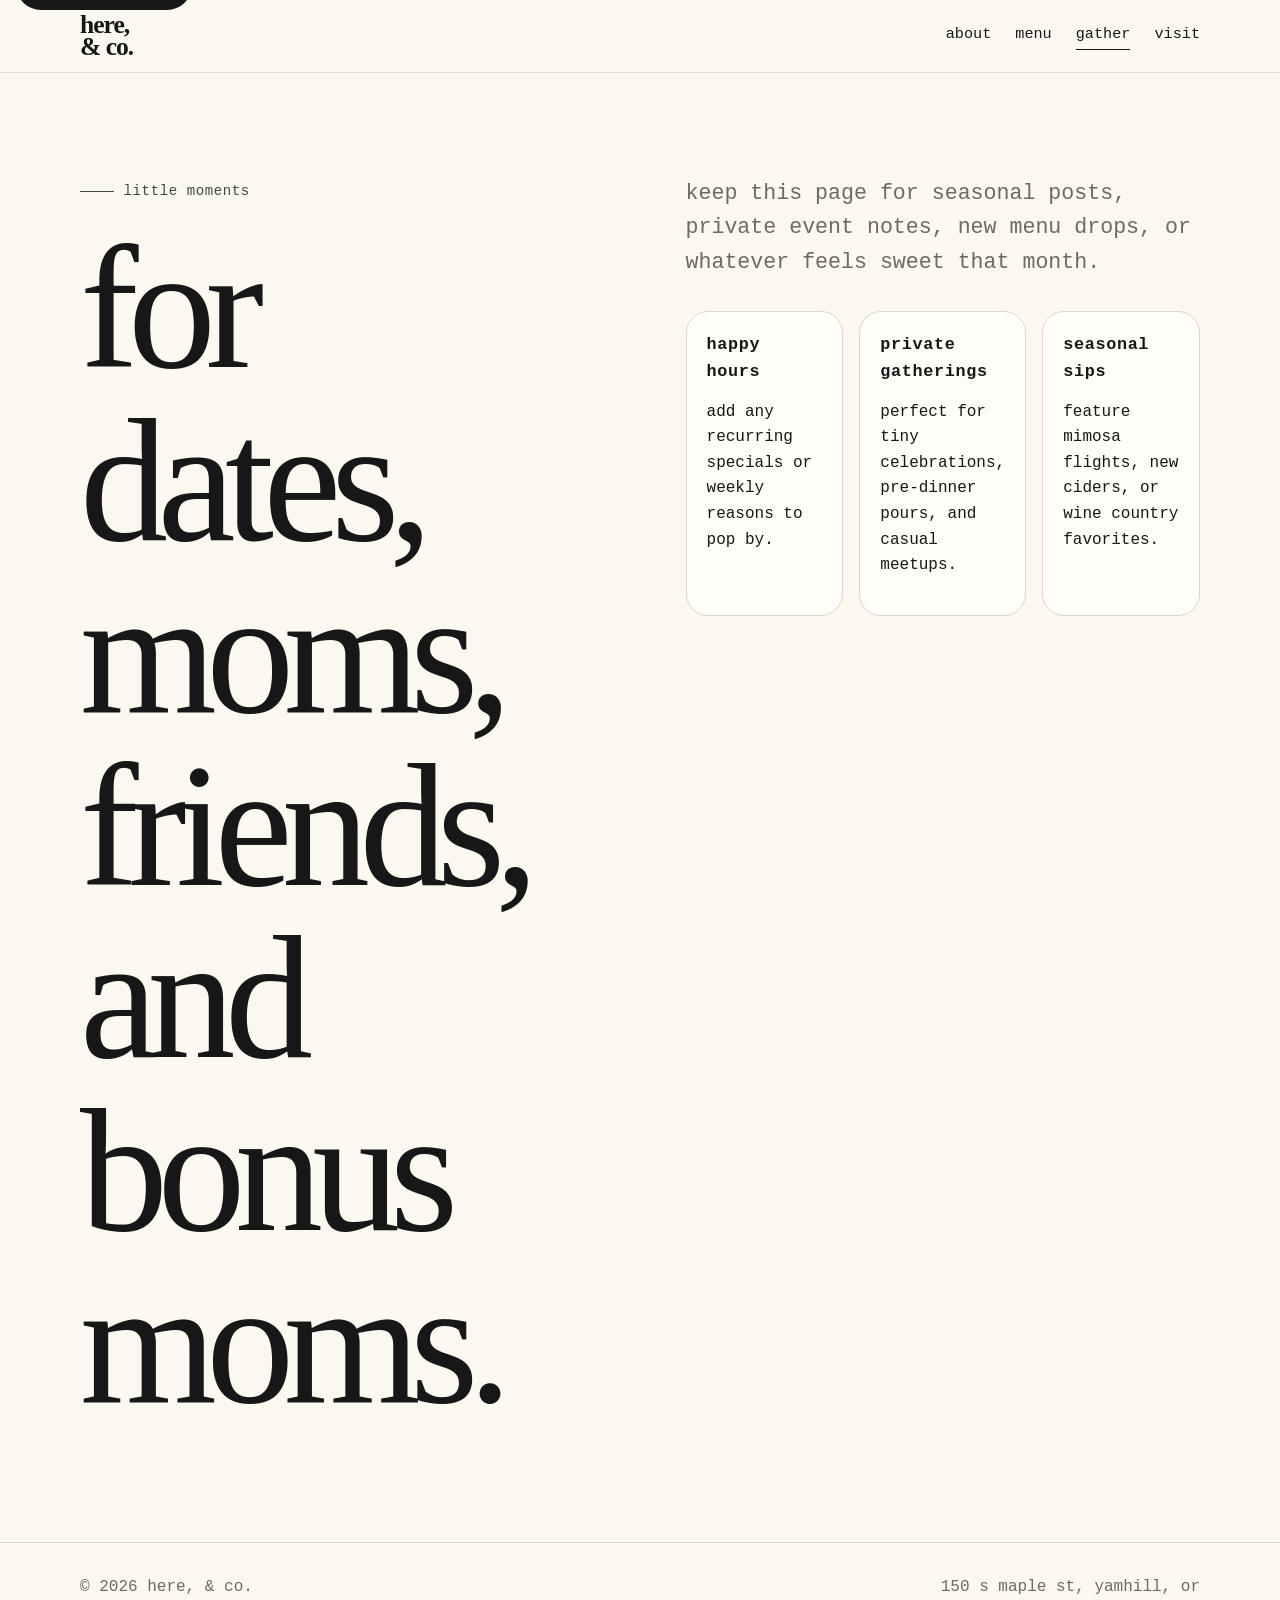
==== gather.html @ b81b14ff "initial website" ====
<!doctype html>
<html lang="en">
<head><meta charset="utf-8" /><meta name="viewport" content="width=device-width, initial-scale=1" /><meta name="description" content="gatherings and seasonal notes at here, & co." /><title>here, & co. | gather</title><link rel="stylesheet" href="css/styles.css" /><script src="js/main.js" defer></script></head>
<body>
  <a class="skip-link" href="#main">skip to content</a>
  <header class="site-header"><nav class="nav" aria-label="main navigation"><a class="brand logo-text" href="index.html" aria-label="here, and co. home"><span>here,</span><span>&amp; co.</span></a><button class="menu-button" type="button" aria-expanded="false" aria-controls="nav-links">menu</button><div class="nav-links" id="nav-links"><a href="about.html">about</a><a href="menu.html">menu</a><a href="gather.html" aria-current="page">gather</a><a href="visit.html">visit</a></div></nav></header>
  <main id="main"><section><div class="container split"><div class="section-intro"><p class="eyebrow">little moments</p><h1>for dates, moms, friends, and bonus moms.</h1></div><div><p class="lead">keep this page for seasonal posts, private event notes, new menu drops, or whatever feels sweet that month.</p><div class="feature-grid"><article class="feature-card"><h3>happy hours</h3><p>add any recurring specials or weekly reasons to pop by.</p></article><article class="feature-card"><h3>private gatherings</h3><p>perfect for tiny celebrations, pre-dinner pours, and casual meetups.</p></article><article class="feature-card"><h3>seasonal sips</h3><p>feature mimosa flights, new ciders, or wine country favorites.</p></article></div></div></div></section></main>
  <footer class="footer"><div class="container"><span>© <span id="year"></span> here, & co.</span><span>150 s maple st, yamhill, or</span></div></footer>
</body></html>
---- css/styles.css ----
:root {
  --cream: #fbf8ef;
  --paper: #fffdf7;
  --ink: #171717;
  --muted: #6f6a61;
  --line: #ded7c9;
  --plant: #6f7f5a;
  --plant-dark: #3f4d34;
  --wood: #b08a61;
  --shadow: 0 18px 60px rgba(23, 23, 23, 0.08);
  --radius: 26px;
}

* { box-sizing: border-box; }

html { scroll-behavior: smooth; }

body {
  margin: 0;
  background: var(--cream);
  color: var(--ink);
  font-family: "Courier New", Courier, monospace;
  line-height: 1.6;
  text-transform: lowercase;
}

img { max-width: 100%; display: block; }
a { color: inherit; text-decoration: none; }

.skip-link {
  position: absolute;
  top: -40px;
  left: 1rem;
  background: var(--ink);
  color: var(--paper);
  padding: 0.75rem 1rem;
  z-index: 100;
  border-radius: 999px;
}

.skip-link:focus { top: 1rem; }

.site-header {
  position: sticky;
  top: 0;
  z-index: 50;
  background: rgba(251, 248, 239, 0.9);
  backdrop-filter: blur(14px);
  border-bottom: 1px solid rgba(222, 215, 201, 0.8);
}

.nav {
  width: min(1120px, calc(100% - 2rem));
  margin: 0 auto;
  display: flex;
  align-items: center;
  justify-content: space-between;
  gap: 1rem;
  padding: 0.9rem 0;
}

.logo-text {
  display: inline-flex;
  flex-direction: column;
  align-items: flex-start;
  font-family: Georgia, "Times New Roman", serif;
  font-size: clamp(1.45rem, 2vw, 2rem);
  font-weight: 700;
  line-height: 0.85;
  letter-spacing: -0.04em;
}

.nav-links {
  display: flex;
  align-items: center;
  gap: clamp(0.75rem, 2vw, 1.5rem);
  font-size: 0.95rem;
}

.nav-links a {
  border-bottom: 1px solid transparent;
  padding-bottom: 0.15rem;
}

.nav-links a:hover,
.nav-links a:focus-visible,
.nav-links a[aria-current="page"] { border-color: var(--ink); }

.menu-button {
  display: none;
  border: 1px solid var(--ink);
  background: transparent;
  border-radius: 999px;
  padding: 0.5rem 0.85rem;
  font: inherit;
  color: inherit;
  cursor: pointer;
}

main { overflow: hidden; }
section { padding: clamp(4rem, 8vw, 7rem) 0; }
.container { width: min(1120px, calc(100% - 2rem)); margin: 0 auto; }

.hero {
  min-height: calc(100svh - 78px);
  display: grid;
  align-items: center;
  padding-top: clamp(3rem, 7vw, 7rem);
}

.hero-grid,
.split,
.visit-card {
  display: grid;
  grid-template-columns: minmax(0, 1fr) minmax(300px, 0.95fr);
  gap: clamp(2rem, 5vw, 5rem);
  align-items: center;
}

.split { align-items: start; }

.eyebrow {
  display: inline-flex;
  align-items: center;
  gap: 0.6rem;
  color: var(--plant-dark);
  font-size: 0.88rem;
  letter-spacing: 0.04em;
  margin: 0 0 1.25rem;
}

.eyebrow::before {
  content: "";
  width: 34px;
  height: 1px;
  background: var(--plant-dark);
}

h1, h2, h3, p { margin-top: 0; }

h1, h2 {
  font-family: Georgia, "Times New Roman", serif;
  font-weight: 400;
  line-height: 0.98;
  letter-spacing: -0.06em;
}

h1 { font-size: clamp(5rem, 15vw, 11rem); margin-bottom: 0.6rem; }
h2 { font-size: clamp(3rem, 8vw, 6.6rem); margin-bottom: 1.5rem; }
h3 { font-size: 1.05rem; letter-spacing: 0.04em; margin-bottom: 0.85rem; }

.subtitle {
  margin-bottom: 1.15rem;
  font-family: Georgia, "Times New Roman", serif;
  font-size: clamp(1.6rem, 4vw, 3rem);
  letter-spacing: -0.04em;
}

.lead {
  max-width: 660px;
  font-size: clamp(1.05rem, 2vw, 1.35rem);
  color: var(--muted);
  margin-bottom: 2rem;
}

.hero-actions { display: flex; flex-wrap: wrap; gap: 0.85rem; align-items: center; }

.button {
  display: inline-flex;
  align-items: center;
  justify-content: center;
  min-height: 46px;
  border-radius: 999px;
  border: 1px solid var(--ink);
  padding: 0.75rem 1.15rem;
  transition: transform 180ms ease, background 180ms ease, color 180ms ease;
}

.button:hover,
.button:focus-visible { transform: translateY(-2px); }
.button.primary { background: var(--ink); color: var(--paper); }
.button.secondary { background: transparent; }

.hero-card,
.menu-board,
.card {
  background: var(--paper);
  border: 1px solid var(--line);
  border-radius: var(--radius);
  box-shadow: var(--shadow);
}

.hero-card { position: relative; padding: clamp(1rem, 2.5vw, 1.4rem); }

.photo-collage {
  min-height: 520px;
  border-radius: calc(var(--radius) - 8px);
  background: linear-gradient(180deg, rgba(23,23,23,0.1), rgba(23,23,23,0.03)), url("../images/interior.png") center/cover;
  border: 1px solid rgba(23, 23, 23, 0.1);
  display: grid;
  align-items: end;
  padding: 1rem;
}

.photo-note {
  background: rgba(255, 253, 247, 0.9);
  border: 1px solid var(--line);
  border-radius: 20px;
  padding: 1rem;
  max-width: 330px;
  backdrop-filter: blur(10px);
}

.plant-dot {
  position: absolute;
  width: 112px;
  height: 112px;
  right: -30px;
  top: -30px;
  border-radius: 50%;
  background: radial-gradient(circle at 35% 35%, #b9c7a6, var(--plant));
  opacity: 0.9;
  z-index: -1;
}

.mini-menu {
  display: grid;
  grid-template-columns: repeat(3, 1fr);
  border-top: 1px solid var(--line);
  border-bottom: 1px solid var(--line);
  margin-top: clamp(2rem, 5vw, 4rem);
}

.mini-menu div {
  padding: 1.4rem 1rem;
  text-align: center;
  border-right: 1px solid var(--line);
}

.mini-menu div:last-child { border-right: 0; }
.section-intro { position: sticky; top: 112px; }
.menu-board { padding: clamp(1.25rem, 4vw, 3rem); }
.menu-group + .menu-group { margin-top: 2.5rem; padding-top: 2.5rem; border-top: 1px solid var(--line); }

.menu-item {
  display: grid;
  grid-template-columns: 1fr auto;
  gap: 1rem;
  align-items: baseline;
  padding: 0.7rem 0;
}

.menu-item p { margin: 0.2rem 0 0; color: var(--muted); font-size: 0.93rem; }
.price { font-weight: 700; }

.note-card {
  border: 1px solid var(--line);
  background: #f6f1e5;
  border-radius: 22px;
  padding: 1.25rem;
  margin-top: 1.5rem;
}

.feature-grid { display: grid; grid-template-columns: repeat(3, 1fr); gap: 1rem; margin-top: 2rem; }
.feature-card { background: var(--paper); border: 1px solid var(--line); border-radius: 22px; padding: 1.25rem; min-height: 190px; }
.feature-card .icon { font-size: 1.8rem; margin-bottom: 1rem; }
.card { padding: clamp(1.25rem, 4vw, 2rem); }

.visit-card {
  background: var(--ink);
  color: var(--paper);
  border-radius: var(--radius);
  padding: clamp(1.25rem, 4vw, 3rem);
  box-shadow: var(--shadow);
}

.visit-card p,
.visit-card address { color: rgba(255,253,247,0.72); font-style: normal; }
.visit-card .button { border-color: var(--paper); }
.visit-card .button.primary { background: var(--paper); color: var(--ink); }
.visit-list { display: grid; gap: 1rem; margin-top: 2rem; }
.visit-list div { border-top: 1px solid rgba(255,253,247,0.18); padding-top: 1rem; }

.footer { border-top: 1px solid var(--line); padding: 2rem 0; color: var(--muted); }
.footer .container { display: flex; justify-content: space-between; gap: 1rem; flex-wrap: wrap; }
.flower { width: 42px; height: 42px; border: 1px solid var(--ink); border-radius: 50%; display: inline-grid; place-items: center; margin-bottom: 1rem; color: var(--plant-dark); }

@media (max-width: 820px) {
  .menu-button { display: inline-flex; }

  .nav-links {
    position: absolute;
    left: 1rem;
    right: 1rem;
    top: calc(100% + 0.5rem);
    display: none;
    flex-direction: column;
    align-items: stretch;
    background: var(--paper);
    border: 1px solid var(--line);
    border-radius: 20px;
    padding: 1rem;
    box-shadow: var(--shadow);
  }

  .nav-links.is-open { display: flex; }
  .hero-grid, .split, .visit-card { grid-template-columns: 1fr; }
  .section-intro { position: static; }
  .photo-collage { min-height: 410px; }
  .feature-grid, .mini-menu { grid-template-columns: 1fr; }
  .mini-menu div { border-right: 0; border-bottom: 1px solid var(--line); }
  .mini-menu div:last-child { border-bottom: 0; }
}
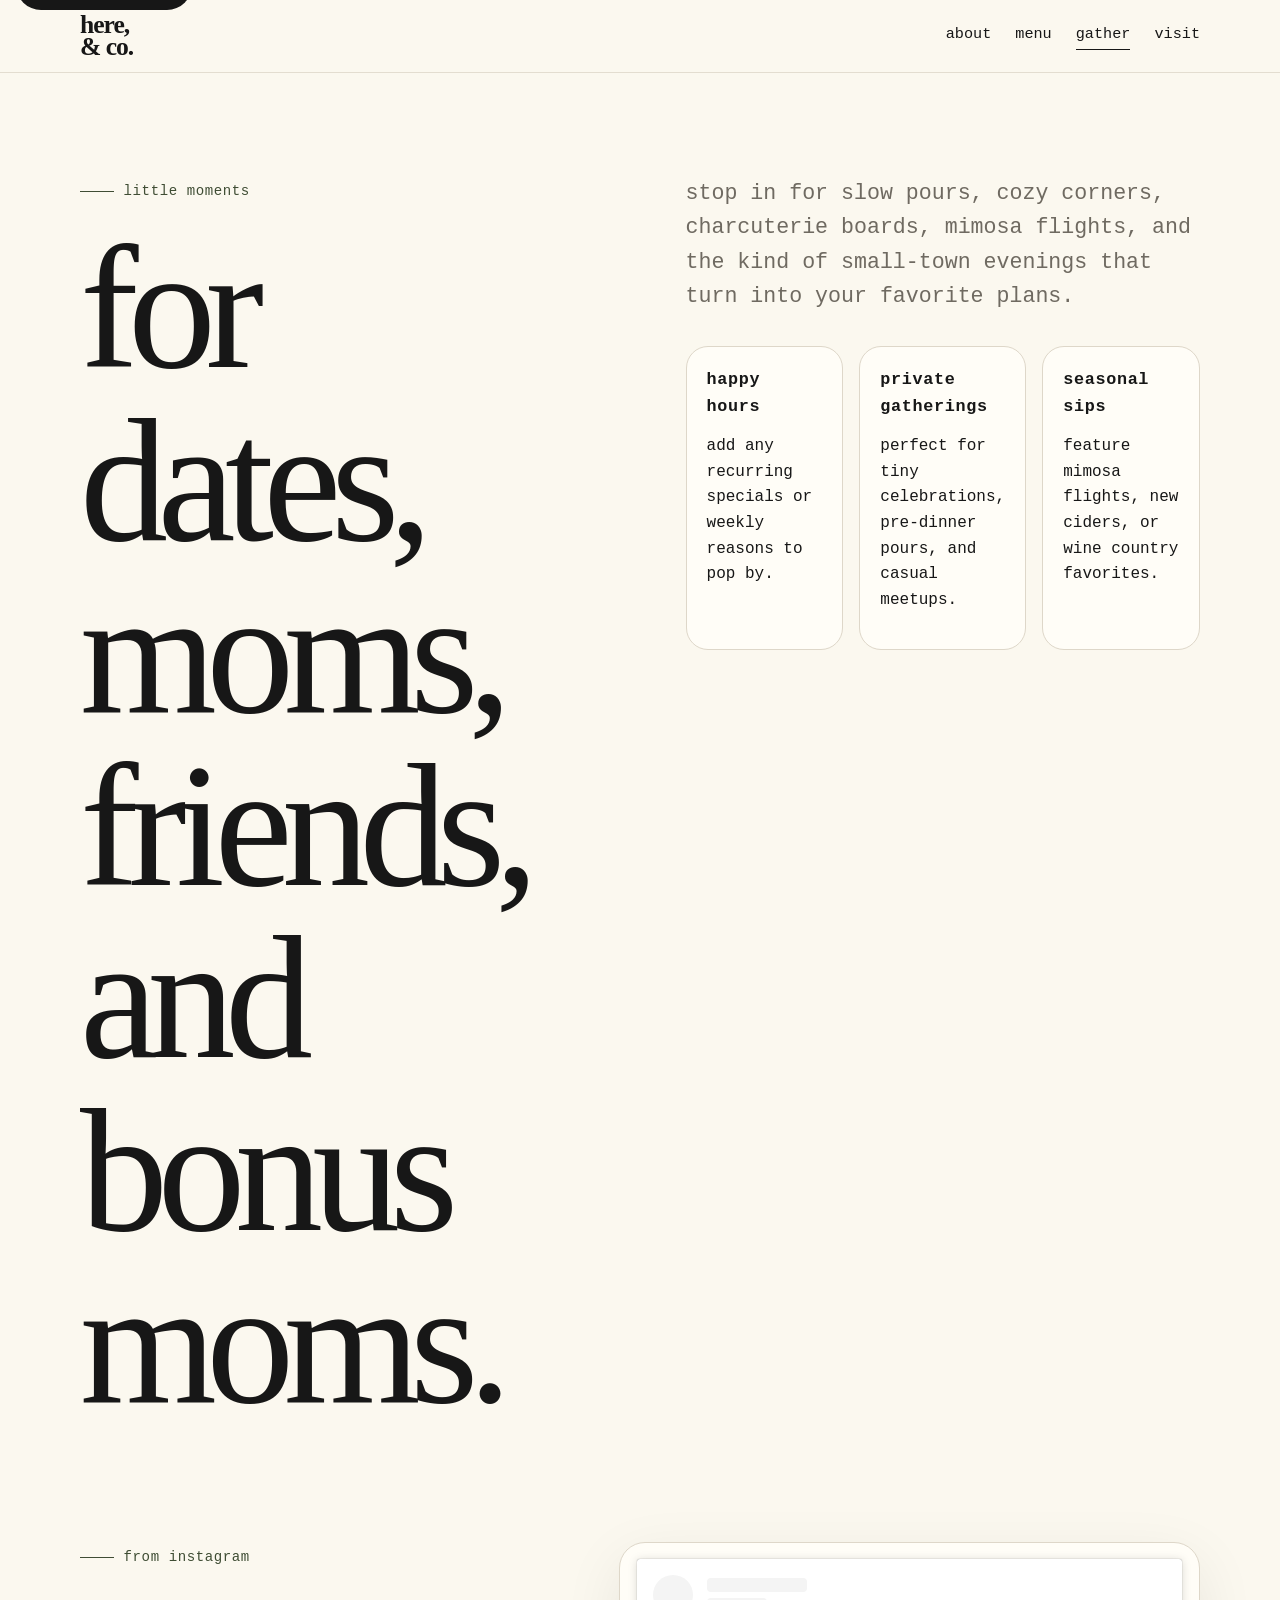
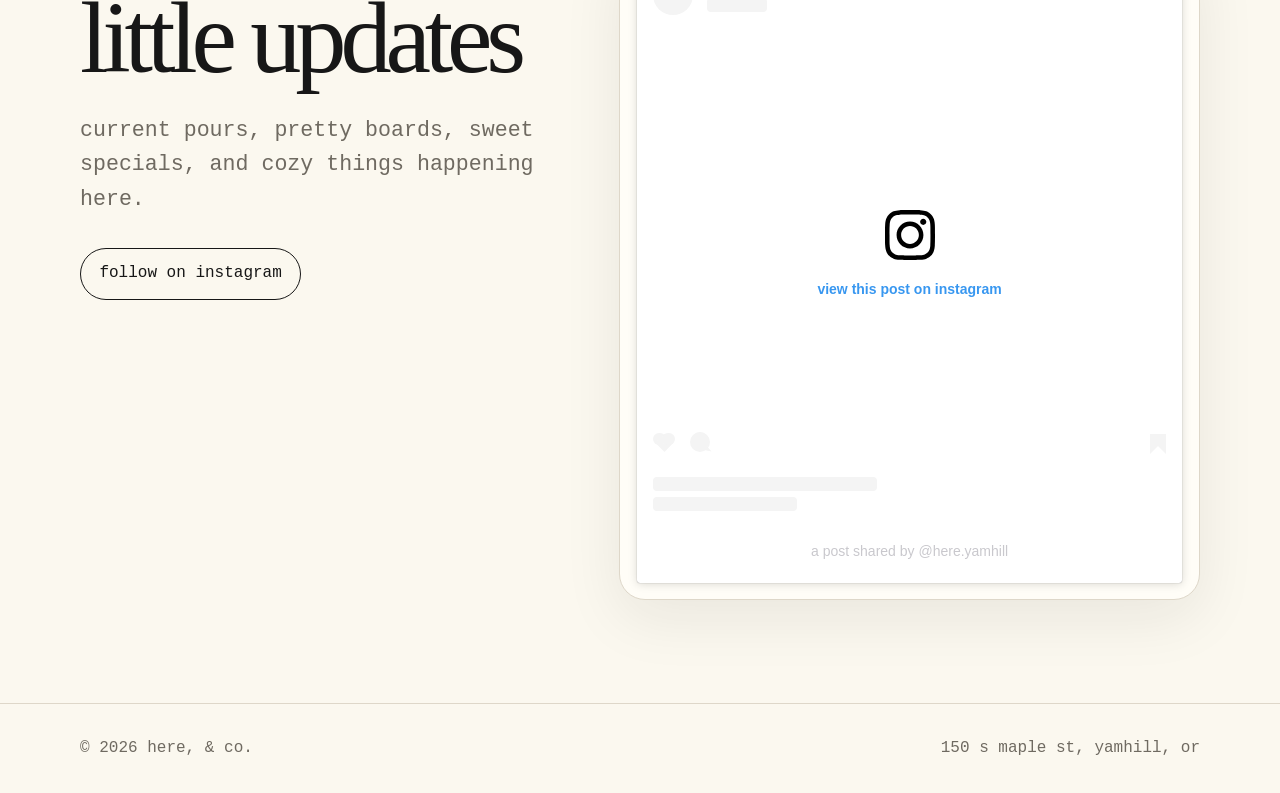
==== commit f185362d: "update map and instagram styles/added embeddings" ====
--- a/gather.html
+++ b/gather.html
@@ -1,9 +1,103 @@
 <!doctype html>
 <html lang="en">
-<head><meta charset="utf-8" /><meta name="viewport" content="width=device-width, initial-scale=1" /><meta name="description" content="gatherings and seasonal notes at here, & co." /><title>here, & co. | gather</title><link rel="stylesheet" href="css/styles.css" /><script src="js/main.js" defer></script></head>
+<head>
+  <meta charset="utf-8" />
+  <meta name="viewport" content="width=device-width, initial-scale=1" />
+  <meta name="description" content="gather at here, & co. in yamhill, oregon for wine, beer, cider, charcuterie, mimosa flights, and cozy little moments." />
+  <title>here, & co. | gather</title>
+  <link rel="stylesheet" href="css/styles.css" />
+  <script src="js/main.js" defer></script>
+</head>
+
 <body>
   <a class="skip-link" href="#main">skip to content</a>
-  <header class="site-header"><nav class="nav" aria-label="main navigation"><a class="brand logo-text" href="index.html" aria-label="here, and co. home"><span>here,</span><span>&amp; co.</span></a><button class="menu-button" type="button" aria-expanded="false" aria-controls="nav-links">menu</button><div class="nav-links" id="nav-links"><a href="about.html">about</a><a href="menu.html">menu</a><a href="gather.html" aria-current="page">gather</a><a href="visit.html">visit</a></div></nav></header>
-  <main id="main"><section><div class="container split"><div class="section-intro"><p class="eyebrow">little moments</p><h1>for dates, moms, friends, and bonus moms.</h1></div><div><p class="lead">keep this page for seasonal posts, private event notes, new menu drops, or whatever feels sweet that month.</p><div class="feature-grid"><article class="feature-card"><h3>happy hours</h3><p>add any recurring specials or weekly reasons to pop by.</p></article><article class="feature-card"><h3>private gatherings</h3><p>perfect for tiny celebrations, pre-dinner pours, and casual meetups.</p></article><article class="feature-card"><h3>seasonal sips</h3><p>feature mimosa flights, new ciders, or wine country favorites.</p></article></div></div></div></section></main>
-  <footer class="footer"><div class="container"><span>© <span id="year"></span> here, & co.</span><span>150 s maple st, yamhill, or</span></div></footer>
-</body></html>
+
+  <header class="site-header">
+    <nav class="nav" aria-label="main navigation">
+      <a class="brand logo-text" href="index.html" aria-label="here, and co. home">
+        <span>here,</span>
+        <span>&amp; co.</span>
+      </a>
+
+      <button class="menu-button" type="button" aria-expanded="false" aria-controls="nav-links">
+        menu
+      </button>
+
+      <div class="nav-links" id="nav-links">
+        <a href="about.html">about</a>
+        <a href="menu.html">menu</a>
+        <a href="gather.html" aria-current="page">gather</a>
+        <a href="visit.html">visit</a>
+      </div>
+    </nav>
+  </header>
+
+  <main id="main">
+    <section aria-labelledby="gather-title">
+      <div class="container split">
+        <div class="section-intro">
+          <p class="eyebrow">little moments</p>
+          <h1 id="gather-title">for dates, moms, friends, and bonus moms.</h1>
+        </div>
+
+        <div>
+          <p class="lead">
+            stop in for slow pours, cozy corners, charcuterie boards, mimosa flights,
+            and the kind of small-town evenings that turn into your favorite plans.
+          </p>
+
+          <div class="feature-grid">
+            <article class="feature-card">
+              <h3>happy hours</h3>
+              <p>add any recurring specials or weekly reasons to pop by.</p>
+            </article>
+
+            <article class="feature-card">
+              <h3>private gatherings</h3>
+              <p>perfect for tiny celebrations, pre-dinner pours, and casual meetups.</p>
+            </article>
+
+            <article class="feature-card">
+              <h3>seasonal sips</h3>
+              <p>feature mimosa flights, new ciders, or wine country favorites.</p>
+            </article>
+          </div>
+        </div>
+      </div>
+    </section>
+
+    <section class="social-section" aria-labelledby="social-title">
+      <div class="container social-grid">
+        <div>
+          <p class="eyebrow">from instagram</p>
+          <h2 id="social-title">little updates</h2>
+          <p class="lead">
+            current pours, pretty boards, sweet specials, and cozy things happening here.
+          </p>
+
+          <a
+            class="button secondary"
+            href="https://www.instagram.com/here.yamhill/"
+            target="_blank"
+            rel="noreferrer"
+          >
+            follow on instagram
+          </a>
+        </div>
+
+        <div class="embed-card instagram-card" aria-label="instagram post">
+          <blockquote class="instagram-media" data-instgrm-captioned data-instgrm-permalink="https://www.instagram.com/p/DX9rC7VFCbd/?utm_source=ig_embed&amp;utm_campaign=loading" data-instgrm-version="14" style=" background:#FFF; border:0; border-radius:3px; box-shadow:0 0 1px 0 rgba(0,0,0,0.5),0 1px 10px 0 rgba(0,0,0,0.15); margin: 1px; max-width:540px; min-width:326px; padding:0; width:99.375%; width:-webkit-calc(100% - 2px); width:calc(100% - 2px);"><div style="padding:16px;"> <a href="https://www.instagram.com/p/DX9rC7VFCbd/?utm_source=ig_embed&amp;utm_campaign=loading" style=" background:#FFFFFF; line-height:0; padding:0 0; text-align:center; text-decoration:none; width:100%;" target="_blank"> <div style=" display: flex; flex-direction: row; align-items: center;"> <div style="background-color: #F4F4F4; border-radius: 50%; flex-grow: 0; height: 40px; margin-right: 14px; width: 40px;"></div> <div style="display: flex; flex-direction: column; flex-grow: 1; justify-content: center;"> <div style=" background-color: #F4F4F4; border-radius: 4px; flex-grow: 0; height: 14px; margin-bottom: 6px; width: 100px;"></div> <div style=" background-color: #F4F4F4; border-radius: 4px; flex-grow: 0; height: 14px; width: 60px;"></div></div></div><div style="padding: 19% 0;"></div> <div style="display:block; height:50px; margin:0 auto 12px; width:50px;"><svg width="50px" height="50px" viewBox="0 0 60 60" version="1.1" xmlns="https://www.w3.org/2000/svg" xmlns:xlink="https://www.w3.org/1999/xlink"><g stroke="none" stroke-width="1" fill="none" fill-rule="evenodd"><g transform="translate(-511.000000, -20.000000)" fill="#000000"><g><path d="M556.869,30.41 C554.814,30.41 553.148,32.076 553.148,34.131 C553.148,36.186 554.814,37.852 556.869,37.852 C558.924,37.852 560.59,36.186 560.59,34.131 C560.59,32.076 558.924,30.41 556.869,30.41 M541,60.657 C535.114,60.657 530.342,55.887 530.342,50 C530.342,44.114 535.114,39.342 541,39.342 C546.887,39.342 551.658,44.114 551.658,50 C551.658,55.887 546.887,60.657 541,60.657 M541,33.886 C532.1,33.886 524.886,41.1 524.886,50 C524.886,58.899 532.1,66.113 541,66.113 C549.9,66.113 557.115,58.899 557.115,50 C557.115,41.1 549.9,33.886 541,33.886 M565.378,62.101 C565.244,65.022 564.756,66.606 564.346,67.663 C563.803,69.06 563.154,70.057 562.106,71.106 C561.058,72.155 560.06,72.803 558.662,73.347 C557.607,73.757 556.021,74.244 553.102,74.378 C549.944,74.521 548.997,74.552 541,74.552 C533.003,74.552 532.056,74.521 528.898,74.378 C525.979,74.244 524.393,73.757 523.338,73.347 C521.94,72.803 520.942,72.155 519.894,71.106 C518.846,70.057 518.197,69.06 517.654,67.663 C517.244,66.606 516.755,65.022 516.623,62.101 C516.479,58.943 516.448,57.996 516.448,50 C516.448,42.003 516.479,41.056 516.623,37.899 C516.755,34.978 517.244,33.391 517.654,32.338 C518.197,30.938 518.846,29.942 519.894,28.894 C520.942,27.846 521.94,27.196 523.338,26.654 C524.393,26.244 525.979,25.756 528.898,25.623 C532.057,25.479 533.004,25.448 541,25.448 C548.997,25.448 549.943,25.479 553.102,25.623 C556.021,25.756 557.607,26.244 558.662,26.654 C560.06,27.196 561.058,27.846 562.106,28.894 C563.154,29.942 563.803,30.938 564.346,32.338 C564.756,33.391 565.244,34.978 565.378,37.899 C565.522,41.056 565.552,42.003 565.552,50 C565.552,57.996 565.522,58.943 565.378,62.101 M570.82,37.631 C570.674,34.438 570.167,32.258 569.425,30.349 C568.659,28.377 567.633,26.702 565.965,25.035 C564.297,23.368 562.623,22.342 560.652,21.575 C558.743,20.834 556.562,20.326 553.369,20.18 C550.169,20.033 549.148,20 541,20 C532.853,20 531.831,20.033 528.631,20.18 C525.438,20.326 523.257,20.834 521.349,21.575 C519.376,22.342 517.703,23.368 516.035,25.035 C514.368,26.702 513.342,28.377 512.574,30.349 C511.834,32.258 511.326,34.438 511.181,37.631 C511.035,40.831 511,41.851 511,50 C511,58.147 511.035,59.17 511.181,62.369 C511.326,65.562 511.834,67.743 512.574,69.651 C513.342,71.625 514.368,73.296 516.035,74.965 C517.703,76.634 519.376,77.658 521.349,78.425 C523.257,79.167 525.438,79.673 528.631,79.82 C531.831,79.965 532.853,80.001 541,80.001 C549.148,80.001 550.169,79.965 553.369,79.82 C556.562,79.673 558.743,79.167 560.652,78.425 C562.623,77.658 564.297,76.634 565.965,74.965 C567.633,73.296 568.659,71.625 569.425,69.651 C570.167,67.743 570.674,65.562 570.82,62.369 C570.966,59.17 571,58.147 571,50 C571,41.851 570.966,40.831 570.82,37.631"></path></g></g></g></svg></div><div style="padding-top: 8px;"> <div style=" color:#3897f0; font-family:Arial,sans-serif; font-size:14px; font-style:normal; font-weight:550; line-height:18px;">View this post on Instagram</div></div><div style="padding: 12.5% 0;"></div> <div style="display: flex; flex-direction: row; margin-bottom: 14px; align-items: center;"><div> <div style="background-color: #F4F4F4; border-radius: 50%; height: 12.5px; width: 12.5px; transform: translateX(0px) translateY(7px);"></div> <div style="background-color: #F4F4F4; height: 12.5px; transform: rotate(-45deg) translateX(3px) translateY(1px); width: 12.5px; flex-grow: 0; margin-right: 14px; margin-left: 2px;"></div> <div style="background-color: #F4F4F4; border-radius: 50%; height: 12.5px; width: 12.5px; transform: translateX(9px) translateY(-18px);"></div></div><div style="margin-left: 8px;"> <div style=" background-color: #F4F4F4; border-radius: 50%; flex-grow: 0; height: 20px; width: 20px;"></div> <div style=" width: 0; height: 0; border-top: 2px solid transparent; border-left: 6px solid #f4f4f4; border-bottom: 2px solid transparent; transform: translateX(16px) translateY(-4px) rotate(30deg)"></div></div><div style="margin-left: auto;"> <div style=" width: 0px; border-top: 8px solid #F4F4F4; border-right: 8px solid transparent; transform: translateY(16px);"></div> <div style=" background-color: #F4F4F4; flex-grow: 0; height: 12px; width: 16px; transform: translateY(-4px);"></div> <div style=" width: 0; height: 0; border-top: 8px solid #F4F4F4; border-left: 8px solid transparent; transform: translateY(-4px) translateX(8px);"></div></div></div> <div style="display: flex; flex-direction: column; flex-grow: 1; justify-content: center; margin-bottom: 24px;"> <div style=" background-color: #F4F4F4; border-radius: 4px; flex-grow: 0; height: 14px; margin-bottom: 6px; width: 224px;"></div> <div style=" background-color: #F4F4F4; border-radius: 4px; flex-grow: 0; height: 14px; width: 144px;"></div></div></a><p style=" color:#c9c8cd; font-family:Arial,sans-serif; font-size:14px; line-height:17px; margin-bottom:0; margin-top:8px; overflow:hidden; padding:8px 0 7px; text-align:center; text-overflow:ellipsis; white-space:nowrap;"><a href="https://www.instagram.com/p/DX9rC7VFCbd/?utm_source=ig_embed&amp;utm_campaign=loading" style=" color:#c9c8cd; font-family:Arial,sans-serif; font-size:14px; font-style:normal; font-weight:normal; line-height:17px; text-decoration:none;" target="_blank">A post shared by @here.yamhill</a></p></div></blockquote>
+<script async src="//www.instagram.com/embed.js"></script>
+        </div>
+      </div>
+    </section>
+  </main>
+
+  <footer class="footer">
+    <div class="container">
+      <span>© <span id="year"></span> here, & co.</span>
+      <span>150 s maple st, yamhill, or</span>
+    </div>
+  </footer>
+</body>
+</html>
--- a/css/styles.css
+++ b/css/styles.css
@@ -11,9 +11,13 @@
   --radius: 26px;
 }
 
-* { box-sizing: border-box; }
-
-html { scroll-behavior: smooth; }
+* {
+  box-sizing: border-box;
+}
+
+html {
+  scroll-behavior: smooth;
+}
 
 body {
   margin: 0;
@@ -24,8 +28,15 @@
   text-transform: lowercase;
 }
 
-img { max-width: 100%; display: block; }
-a { color: inherit; text-decoration: none; }
+img {
+  max-width: 100%;
+  display: block;
+}
+
+a {
+  color: inherit;
+  text-decoration: none;
+}
 
 .skip-link {
   position: absolute;
@@ -38,7 +49,9 @@
   border-radius: 999px;
 }
 
-.skip-link:focus { top: 1rem; }
+.skip-link:focus {
+  top: 1rem;
+}
 
 .site-header {
   position: sticky;
@@ -84,7 +97,9 @@
 
 .nav-links a:hover,
 .nav-links a:focus-visible,
-.nav-links a[aria-current="page"] { border-color: var(--ink); }
+.nav-links a[aria-current="page"] {
+  border-color: var(--ink);
+}
 
 .menu-button {
   display: none;
@@ -97,9 +112,18 @@
   cursor: pointer;
 }
 
-main { overflow: hidden; }
-section { padding: clamp(4rem, 8vw, 7rem) 0; }
-.container { width: min(1120px, calc(100% - 2rem)); margin: 0 auto; }
+main {
+  overflow: hidden;
+}
+
+section {
+  padding: clamp(4rem, 8vw, 7rem) 0;
+}
+
+.container {
+  width: min(1120px, calc(100% - 2rem));
+  margin: 0 auto;
+}
 
 .hero {
   min-height: calc(100svh - 78px);
@@ -117,7 +141,9 @@
   align-items: center;
 }
 
-.split { align-items: start; }
+.split {
+  align-items: start;
+}
 
 .eyebrow {
   display: inline-flex;
@@ -136,18 +162,36 @@
   background: var(--plant-dark);
 }
 
-h1, h2, h3, p { margin-top: 0; }
-
-h1, h2 {
+h1,
+h2,
+h3,
+p {
+  margin-top: 0;
+}
+
+h1,
+h2 {
   font-family: Georgia, "Times New Roman", serif;
   font-weight: 400;
   line-height: 0.98;
   letter-spacing: -0.06em;
 }
 
-h1 { font-size: clamp(5rem, 15vw, 11rem); margin-bottom: 0.6rem; }
-h2 { font-size: clamp(3rem, 8vw, 6.6rem); margin-bottom: 1.5rem; }
-h3 { font-size: 1.05rem; letter-spacing: 0.04em; margin-bottom: 0.85rem; }
+h1 {
+  font-size: clamp(5rem, 15vw, 11rem);
+  margin-bottom: 0.6rem;
+}
+
+h2 {
+  font-size: clamp(3rem, 8vw, 6.6rem);
+  margin-bottom: 1.5rem;
+}
+
+h3 {
+  font-size: 1.05rem;
+  letter-spacing: 0.04em;
+  margin-bottom: 0.85rem;
+}
 
 .subtitle {
   margin-bottom: 1.15rem;
@@ -163,7 +207,12 @@
   margin-bottom: 2rem;
 }
 
-.hero-actions { display: flex; flex-wrap: wrap; gap: 0.85rem; align-items: center; }
+.hero-actions {
+  display: flex;
+  flex-wrap: wrap;
+  gap: 0.85rem;
+  align-items: center;
+}
 
 .button {
   display: inline-flex;
@@ -174,12 +223,22 @@
   border: 1px solid var(--ink);
   padding: 0.75rem 1.15rem;
   transition: transform 180ms ease, background 180ms ease, color 180ms ease;
+  cursor: pointer;
 }
 
 .button:hover,
-.button:focus-visible { transform: translateY(-2px); }
-.button.primary { background: var(--ink); color: var(--paper); }
-.button.secondary { background: transparent; }
+.button:focus-visible {
+  transform: translateY(-2px);
+}
+
+.button.primary {
+  background: var(--ink);
+  color: var(--paper);
+}
+
+.button.secondary {
+  background: transparent;
+}
 
 .hero-card,
 .menu-board,
@@ -190,12 +249,17 @@
   box-shadow: var(--shadow);
 }
 
-.hero-card { position: relative; padding: clamp(1rem, 2.5vw, 1.4rem); }
+.hero-card {
+  position: relative;
+  padding: clamp(1rem, 2.5vw, 1.4rem);
+}
 
 .photo-collage {
   min-height: 520px;
   border-radius: calc(var(--radius) - 8px);
-  background: linear-gradient(180deg, rgba(23,23,23,0.1), rgba(23,23,23,0.03)), url("../images/interior.png") center/cover;
+  background:
+    linear-gradient(180deg, rgba(23, 23, 23, 0.1), rgba(23, 23, 23, 0.03)),
+    url("../images/interior.png") center/cover;
   border: 1px solid rgba(23, 23, 23, 0.1);
   display: grid;
   align-items: end;
@@ -237,10 +301,29 @@
   border-right: 1px solid var(--line);
 }
 
-.mini-menu div:last-child { border-right: 0; }
-.section-intro { position: sticky; top: 112px; }
-.menu-board { padding: clamp(1.25rem, 4vw, 3rem); }
-.menu-group + .menu-group { margin-top: 2.5rem; padding-top: 2.5rem; border-top: 1px solid var(--line); }
+.mini-menu div:last-child {
+  border-right: 0;
+}
+
+.section-intro {
+  position: sticky;
+  top: 112px;
+}
+
+.section-heading {
+  max-width: 720px;
+  margin-bottom: 2rem;
+}
+
+.menu-board {
+  padding: clamp(1.25rem, 4vw, 3rem);
+}
+
+.menu-group + .menu-group {
+  margin-top: 2.5rem;
+  padding-top: 2.5rem;
+  border-top: 1px solid var(--line);
+}
 
 .menu-item {
   display: grid;
@@ -250,8 +333,15 @@
   padding: 0.7rem 0;
 }
 
-.menu-item p { margin: 0.2rem 0 0; color: var(--muted); font-size: 0.93rem; }
-.price { font-weight: 700; }
+.menu-item p {
+  margin: 0.2rem 0 0;
+  color: var(--muted);
+  font-size: 0.93rem;
+}
+
+.price {
+  font-weight: 700;
+}
 
 .note-card {
   border: 1px solid var(--line);
@@ -261,10 +351,29 @@
   margin-top: 1.5rem;
 }
 
-.feature-grid { display: grid; grid-template-columns: repeat(3, 1fr); gap: 1rem; margin-top: 2rem; }
-.feature-card { background: var(--paper); border: 1px solid var(--line); border-radius: 22px; padding: 1.25rem; min-height: 190px; }
-.feature-card .icon { font-size: 1.8rem; margin-bottom: 1rem; }
-.card { padding: clamp(1.25rem, 4vw, 2rem); }
+.feature-grid {
+  display: grid;
+  grid-template-columns: repeat(3, 1fr);
+  gap: 1rem;
+  margin-top: 2rem;
+}
+
+.feature-card {
+  background: var(--paper);
+  border: 1px solid var(--line);
+  border-radius: 22px;
+  padding: 1.25rem;
+  min-height: 190px;
+}
+
+.feature-card .icon {
+  font-size: 1.8rem;
+  margin-bottom: 1rem;
+}
+
+.card {
+  padding: clamp(1.25rem, 4vw, 2rem);
+}
 
 .visit-card {
   background: var(--ink);
@@ -275,18 +384,161 @@
 }
 
 .visit-card p,
-.visit-card address { color: rgba(255,253,247,0.72); font-style: normal; }
-.visit-card .button { border-color: var(--paper); }
-.visit-card .button.primary { background: var(--paper); color: var(--ink); }
-.visit-list { display: grid; gap: 1rem; margin-top: 2rem; }
-.visit-list div { border-top: 1px solid rgba(255,253,247,0.18); padding-top: 1rem; }
-
-.footer { border-top: 1px solid var(--line); padding: 2rem 0; color: var(--muted); }
-.footer .container { display: flex; justify-content: space-between; gap: 1rem; flex-wrap: wrap; }
-.flower { width: 42px; height: 42px; border: 1px solid var(--ink); border-radius: 50%; display: inline-grid; place-items: center; margin-bottom: 1rem; color: var(--plant-dark); }
+.visit-card address {
+  color: rgba(255, 253, 247, 0.72);
+  font-style: normal;
+}
+
+.visit-card .button {
+  border-color: var(--paper);
+}
+
+.visit-card .button.primary {
+  background: var(--paper);
+  color: var(--ink);
+}
+
+.visit-list {
+  display: grid;
+  gap: 1rem;
+  margin-top: 2rem;
+}
+
+.visit-list div {
+  border-top: 1px solid rgba(255, 253, 247, 0.18);
+  padding-top: 1rem;
+}
+
+.map-section,
+.social-section,
+.contact-section {
+  padding-top: 0;
+}
+
+.embed-card {
+  overflow: hidden;
+  background: var(--paper);
+  border: 1px solid var(--line);
+  border-radius: var(--radius);
+  box-shadow: var(--shadow);
+}
+
+.embed-card iframe,
+.map-card iframe {
+  display: block;
+  width: 100%;
+}
+
+.social-grid {
+  display: grid;
+  grid-template-columns: minmax(0, 0.9fr) minmax(300px, 1.1fr);
+  gap: clamp(2rem, 5vw, 5rem);
+  align-items: start;
+}
+
+.instagram-card {
+  padding: 1rem;
+}
+
+.instagram-card blockquote,
+.instagram-card iframe {
+  margin: 0 auto !important;
+  max-width: 100% !important;
+  min-width: 0 !important;
+}
+
+.contact-grid {
+  display: grid;
+  grid-template-columns: minmax(0, 0.9fr) minmax(300px, 1.1fr);
+  gap: clamp(2rem, 5vw, 5rem);
+  align-items: start;
+}
+
+.contact-form {
+  display: grid;
+  gap: 1rem;
+  background: var(--paper);
+  color: var(--ink);
+  border: 1px solid var(--line);
+  border-radius: var(--radius);
+  box-shadow: var(--shadow);
+  padding: clamp(1.25rem, 4vw, 2rem);
+}
+
+.form-row {
+  display: grid;
+  gap: 0.4rem;
+}
+
+.form-row label {
+  font-size: 0.9rem;
+  color: var(--muted);
+}
+
+.form-row input,
+.form-row textarea {
+  width: 100%;
+  border: 1px solid var(--line);
+  border-radius: 16px;
+  background: var(--cream);
+  color: var(--ink);
+  font: inherit;
+  padding: 0.85rem 1rem;
+}
+
+.form-row textarea {
+  resize: vertical;
+  min-height: 150px;
+}
+
+.form-row input:focus,
+.form-row textarea:focus {
+  outline: 2px solid var(--plant);
+  outline-offset: 2px;
+}
+
+.contact-form .button {
+  width: fit-content;
+}
+
+.form-note {
+  margin: 0;
+  color: var(--muted);
+  font-size: 0.9rem;
+}
+
+.hidden {
+  display: none;
+}
+
+.footer {
+  border-top: 1px solid var(--line);
+  padding: 2rem 0;
+  color: var(--muted);
+}
+
+.footer .container {
+  display: flex;
+  justify-content: space-between;
+  gap: 1rem;
+  flex-wrap: wrap;
+}
+
+.flower {
+  width: 42px;
+  height: 42px;
+  border: 1px solid var(--ink);
+  border-radius: 50%;
+  display: inline-grid;
+  place-items: center;
+  margin-bottom: 1rem;
+  color: var(--plant-dark);
+}
 
 @media (max-width: 820px) {
-  .menu-button { display: inline-flex; }
+  .menu-button {
+    display: inline-flex;
+  }
 
   .nav-links {
     position: absolute;
@@ -303,11 +555,37 @@
     box-shadow: var(--shadow);
   }
 
-  .nav-links.is-open { display: flex; }
-  .hero-grid, .split, .visit-card { grid-template-columns: 1fr; }
-  .section-intro { position: static; }
-  .photo-collage { min-height: 410px; }
-  .feature-grid, .mini-menu { grid-template-columns: 1fr; }
-  .mini-menu div { border-right: 0; border-bottom: 1px solid var(--line); }
-  .mini-menu div:last-child { border-bottom: 0; }
-}
+  .nav-links.is-open {
+    display: flex;
+  }
+
+  .hero-grid,
+  .split,
+  .visit-card,
+  .contact-grid,
+  .social-grid {
+    grid-template-columns: 1fr;
+  }
+
+  .section-intro {
+    position: static;
+  }
+
+  .photo-collage {
+    min-height: 410px;
+  }
+
+  .feature-grid,
+  .mini-menu {
+    grid-template-columns: 1fr;
+  }
+
+  .mini-menu div {
+    border-right: 0;
+    border-bottom: 1px solid var(--line);
+  }
+
+  .mini-menu div:last-child {
+    border-bottom: 0;
+  }
+}
